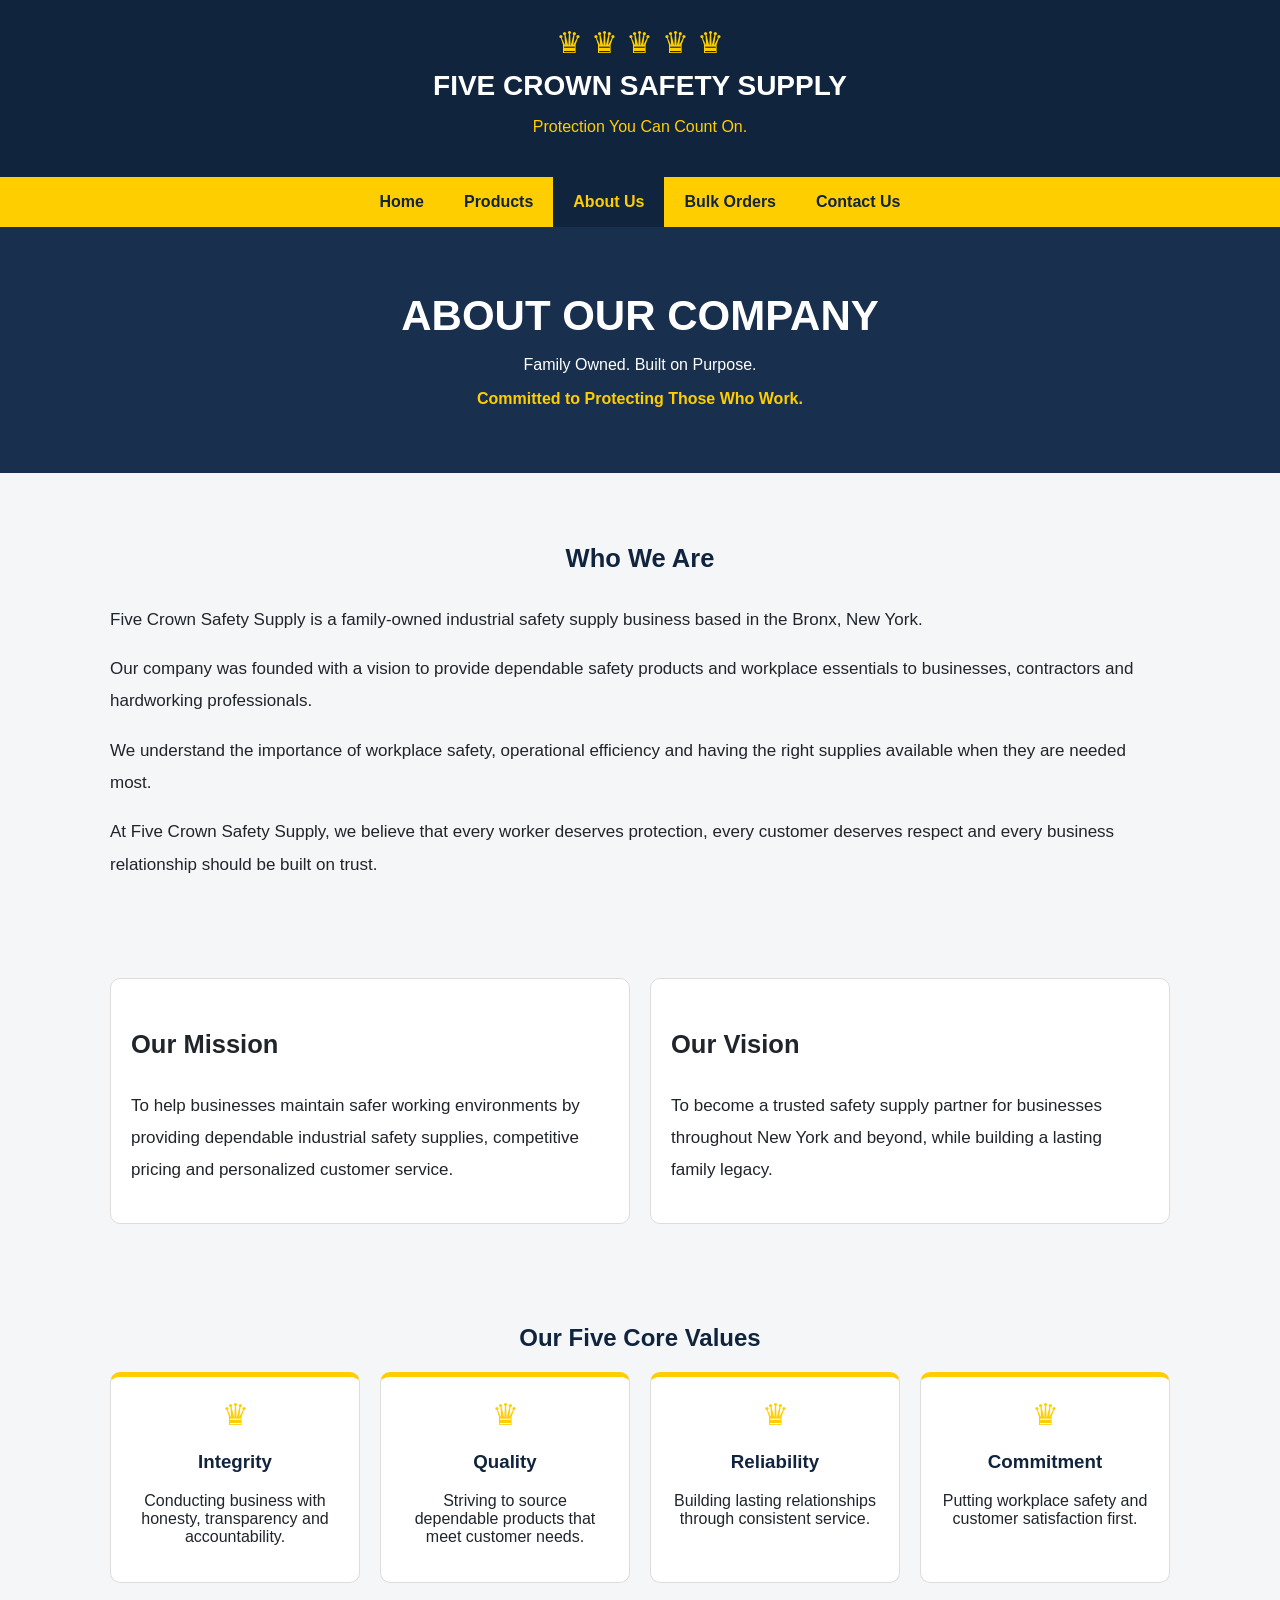
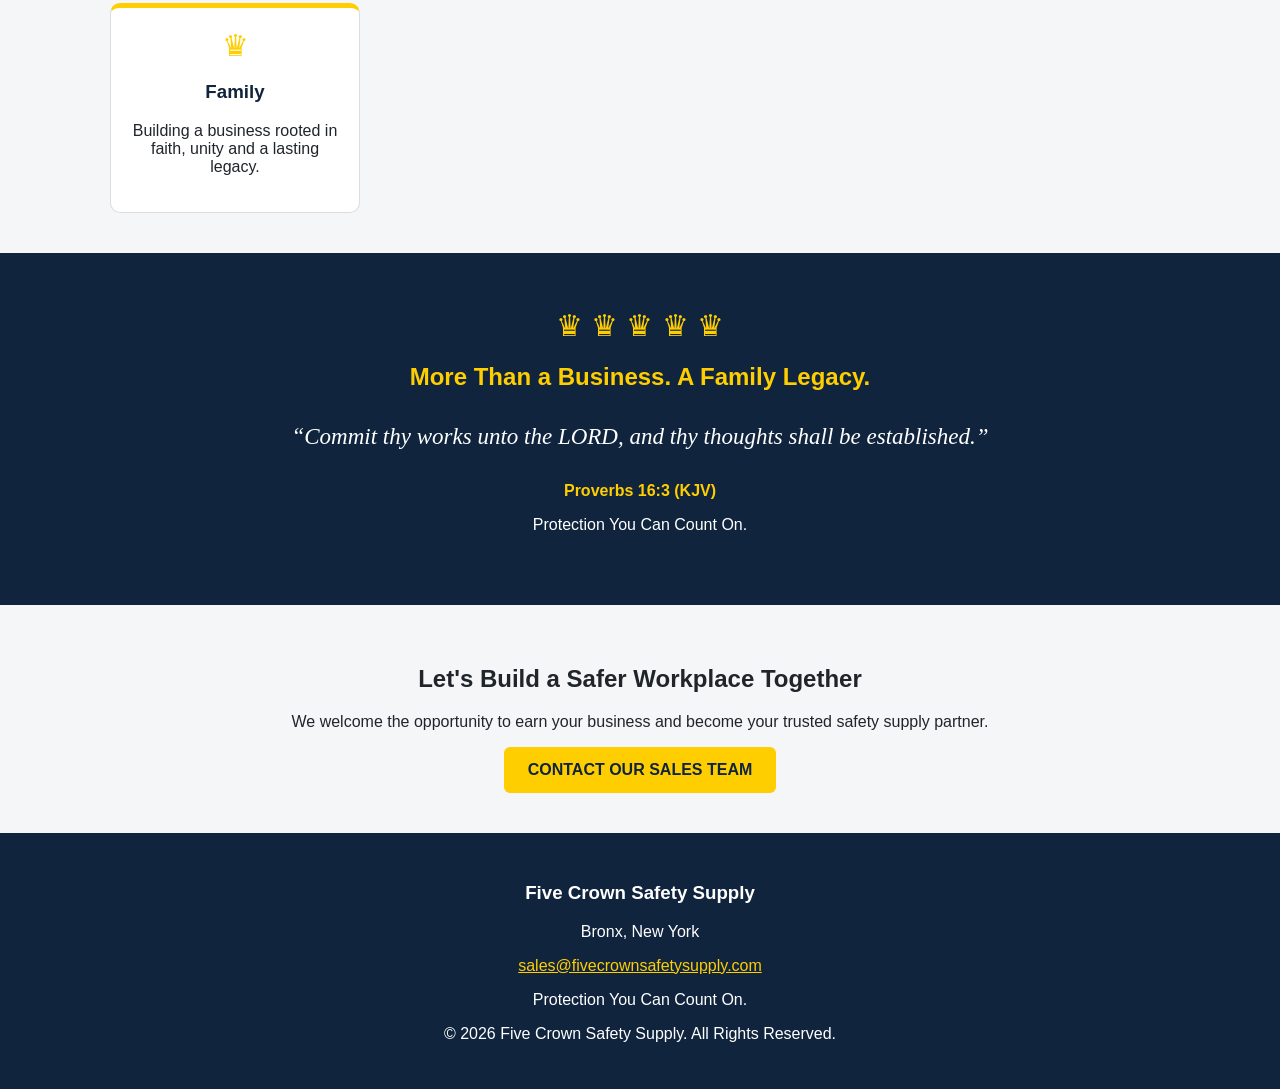
==== about.html @ 6243683a "Create dedicated About Us page This file contains the complete HTML structure for the About Us page," ====
<!DOCTYPE html>
<html lang="en">
<head>
<meta charset="UTF-8">
<meta name="viewport" content="width=device-width, initial-scale=1">

<title>About Us | Five Crown Safety Supply</title>

<link rel="stylesheet" href="style.css">

<style>
  .about-content {
    line-height: 1.9;
    font-size: 17px;
  }

  .section-title {
    text-align: center;
    color: #10243e;
  }

  .value-card {
    text-align: center;
    border-top: 5px solid #ffce00;
  }

  .value-card h3 {
    color: #10243e;
  }

  .faith-section {
    background: #10243e;
    color: white;
    text-align: center;
    max-width: none;
    padding: 55px 25px;
  }

  .faith-section h2 {
    color: #ffce00;
  }

  .verse {
    font-size: 23px;
    font-family: Georgia, serif;
    font-style: italic;
    line-height: 1.8;
    max-width: 800px;
    margin: 25px auto;
  }

  .gold {
    color: #ffce00;
  }
</style>

</head>

<body>

<header>
  <div class="crowns">♛ ♛ ♛ ♛ ♛</div>

  <h1>FIVE CROWN SAFETY SUPPLY</h1>

  <p class="gold">
    Protection You Can Count On.
  </p>
</header>

<nav aria-label="Main navigation">
  <a href="home-new.html">Home</a>
  <a href="products.html">Products</a>
  <a href="about.html" class="active">About Us</a>
  <a href="bulk-orders.html">Bulk Orders</a>
  <a href="contact.html">Contact Us</a>
</nav>

<main>

<div class="hero">
  <h2>ABOUT OUR COMPANY</h2>

  <p>Family Owned. Built on Purpose.</p>

  <strong>
    Committed to Protecting Those Who Work.
  </strong>
</div>

<section class="about-content">

  <h2 class="section-title">Who We Are</h2>

  <p>
    Five Crown Safety Supply is a family-owned
    industrial safety supply business based in
    the Bronx, New York.
  </p>

  <p>
    Our company was founded with a vision to
    provide dependable safety products and
    workplace essentials to businesses,
    contractors and hardworking professionals.
  </p>

  <p>
    We understand the importance of workplace
    safety, operational efficiency and having
    the right supplies available when they
    are needed most.
  </p>

  <p>
    At Five Crown Safety Supply, we believe
    that every worker deserves protection,
    every customer deserves respect and
    every business relationship should be
    built on trust.
  </p>

</section>

<section class="about-content">

  <div class="grid">

    <div class="card">
      <h2>Our Mission</h2>

      <p>
        To help businesses maintain safer
        working environments by providing
        dependable industrial safety supplies,
        competitive pricing and personalized
        customer service.
      </p>
    </div>

    <div class="card">
      <h2>Our Vision</h2>

      <p>
        To become a trusted safety supply
        partner for businesses throughout
        New York and beyond, while building
        a lasting family legacy.
      </p>
    </div>

  </div>

</section>

<section>

  <h2 class="section-title">
    Our Five Core Values
  </h2>

  <div class="grid">

    <div class="card value-card">
      <div class="crowns">♛</div>
      <h3>Integrity</h3>
      <p>
        Conducting business with honesty,
        transparency and accountability.
      </p>
    </div>

    <div class="card value-card">
      <div class="crowns">♛</div>
      <h3>Quality</h3>
      <p>
        Striving to source dependable
        products that meet customer needs.
      </p>
    </div>

    <div class="card value-card">
      <div class="crowns">♛</div>
      <h3>Reliability</h3>
      <p>
        Building lasting relationships
        through consistent service.
      </p>
    </div>

    <div class="card value-card">
      <div class="crowns">♛</div>
      <h3>Commitment</h3>
      <p>
        Putting workplace safety and
        customer satisfaction first.
      </p>
    </div>

    <div class="card value-card">
      <div class="crowns">♛</div>
      <h3>Family</h3>
      <p>
        Building a business rooted in
        faith, unity and a lasting legacy.
      </p>
    </div>

  </div>

</section>

<section class="faith-section">

  <div class="crowns">♛ ♛ ♛ ♛ ♛</div>

  <h2>
    More Than a Business. A Family Legacy.
  </h2>

  <p class="verse">
    “Commit thy works unto the LORD,
    and thy thoughts shall be established.”
  </p>

  <p class="gold">
    <strong>Proverbs 16:3 (KJV)</strong>
  </p>

  <p>
    Protection You Can Count On.
  </p>

</section>

<section style="text-align:center;">

  <h2>Let's Build a Safer Workplace Together</h2>

  <p>
    We welcome the opportunity to earn
    your business and become your trusted
    safety supply partner.
  </p>

  <a href="contact.html" class="btn">
    CONTACT OUR SALES TEAM
  </a>

</section>

</main>

<footer>

  <h3>Five Crown Safety Supply</h3>

  <p>Bronx, New York</p>

  <p>
    <a href="mailto:sales@fivecrownsafetysupply.com">
      sales@fivecrownsafetysupply.com
    </a>
  </p>

  <p>Protection You Can Count On.</p>

  <p>
    &copy; 2026 Five Crown Safety Supply.
    All Rights Reserved.
  </p>

</footer>

</body>
</html>
---- style.css ----
* {
  box-sizing: border-box;
}

body {
  margin: 0;
  font-family: Arial, sans-serif;
  background: #f5f6f8;
  color: #20252b;
}

header {
  background: #10243e;
  color: white;
  padding: 25px 20px;
  text-align: center;
}

header h1 {
  margin: 10px 0;
  font-size: 28px;
}

.crowns {
  color: #ffce00;
  font-size: 30px;
}

nav {
  display: flex;
  justify-content: center;
  flex-wrap: wrap;
  background: #ffce00;
}

nav a {
  color: #10243e;
  font-weight: bold;
  padding: 16px 20px;
  text-decoration: none;
}

nav a:hover, nav a.active {
  background: #10243e;
  color: #ffce00;
}

.hero {
  background: #182f4d;
  color: white;
  text-align: center;
  padding: 65px 20px;
}

.hero h2 {
  font-size: clamp(24px, 4vw, 42px);
  margin: 0;
}

.hero strong {
  color: #ffce00;
}

.btn {
  display: inline-block;
  background: #ffce00;
  color: #10243e;
  border: 0;
  padding: 14px 24px;
  border-radius: 6px;
  font-weight: bold;
  text-decoration: none;
  cursor: pointer;
}

.btn:disabled {
  opacity: 0.6;
  cursor: not-allowed;
}

section {
  max-width: 1100px;
  margin: auto;
  padding: 40px 20px;
}

.grid {
  display: grid;
  grid-template-columns: repeat(auto-fit,
    minmax(210px, 1fr));
  gap: 20px;
}

.card {
  background: white;
  border: 1px solid #ddd;
  border-radius: 10px;
  padding: 20px;
}

.photo {
  background: #f1f2f4;
  text-align: center;
  font-size: 55px;
  padding: 22px;
}

.price {
  font-size: 22px;
  font-weight: bold;
}

input, select, textarea {
  width: 100%;
  padding: 12px;
  margin: 8px 0;
  font: inherit;
  font-size: 16px;
  border: 1px solid #ccc;
  border-radius: 5px;
}

small {
  color: #666;
}

footer {
  background: #10243e;
  color: white;
  text-align: center;
  padding: 30px 20px;
}

footer a {
  color: #ffce00;
}

@media (max-width: 600px) {
  header h1 {
    font-size: 22px;
  }

  nav a {
    padding: 14px 10px;
    font-size: 14px;
  }

  .hero {
    padding: 40px 15px;
  }

  .grid {
    grid-template-columns: 1fr;
  }
}
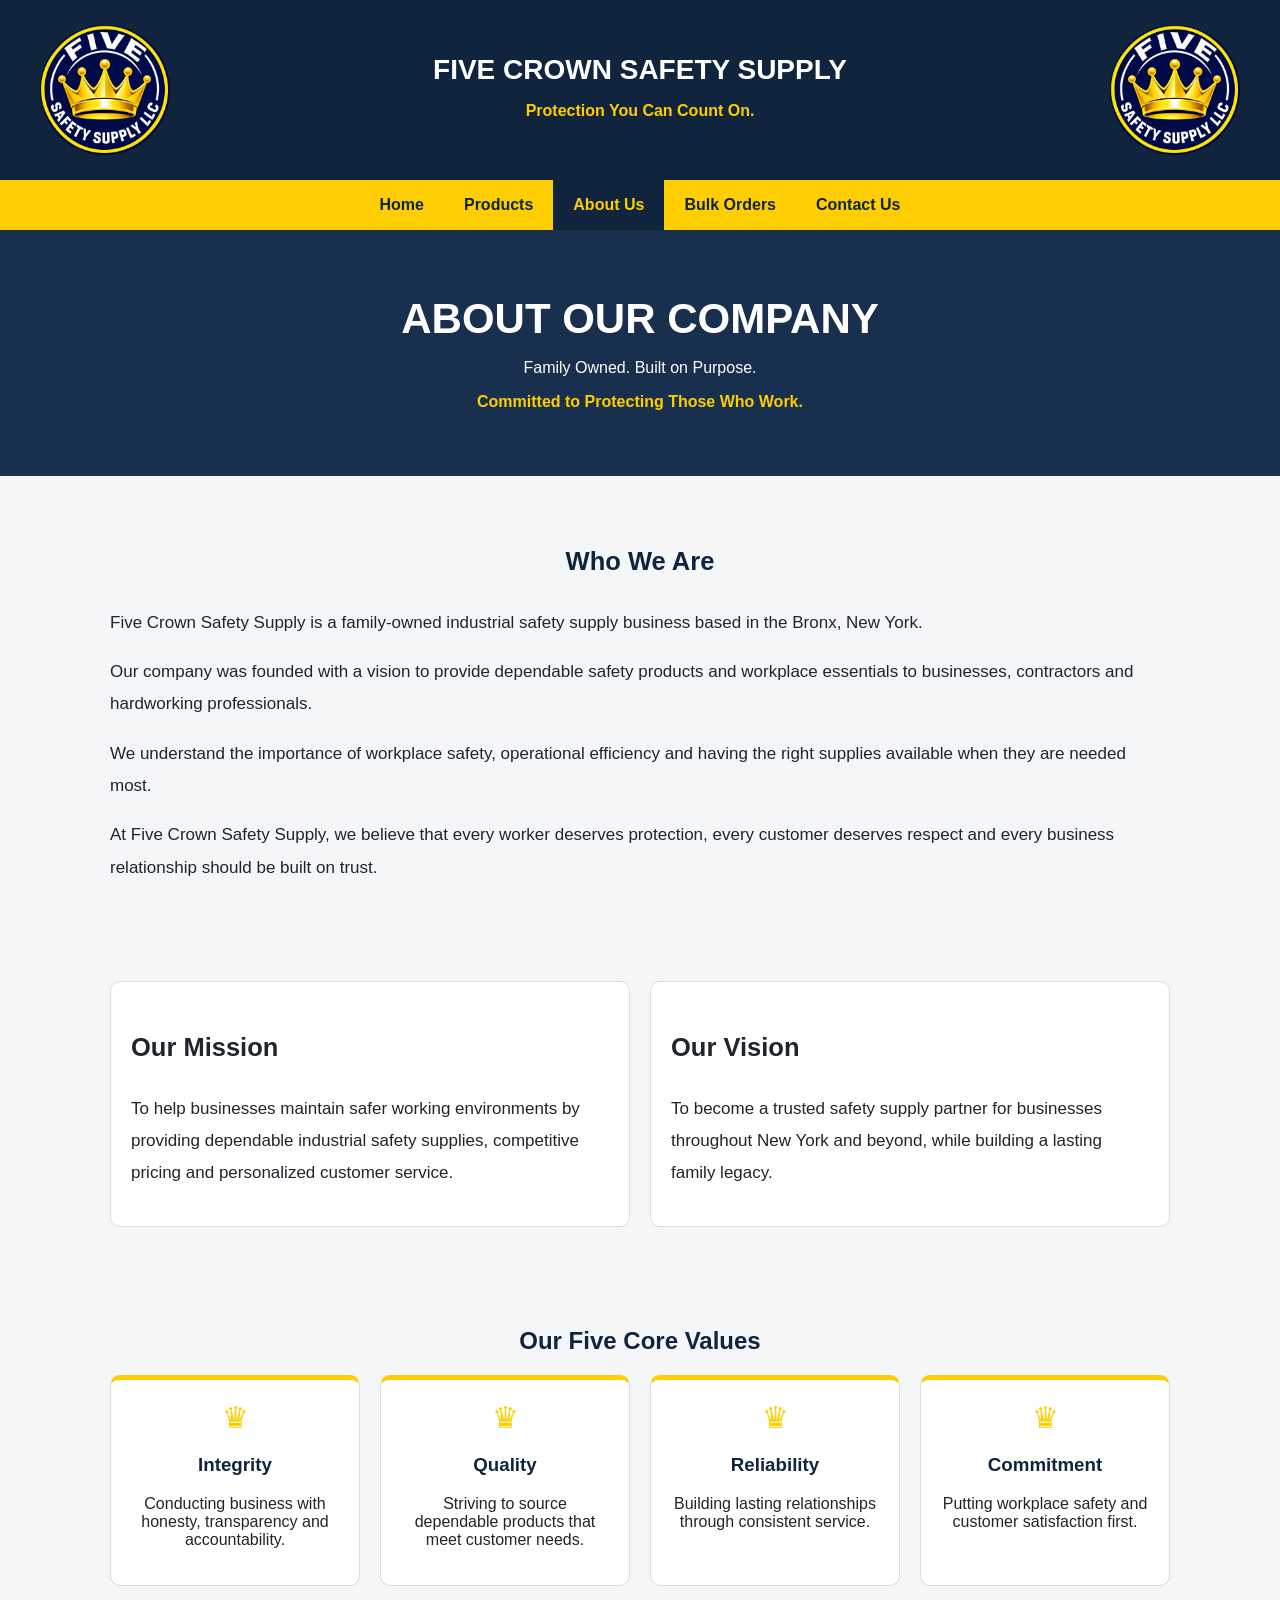
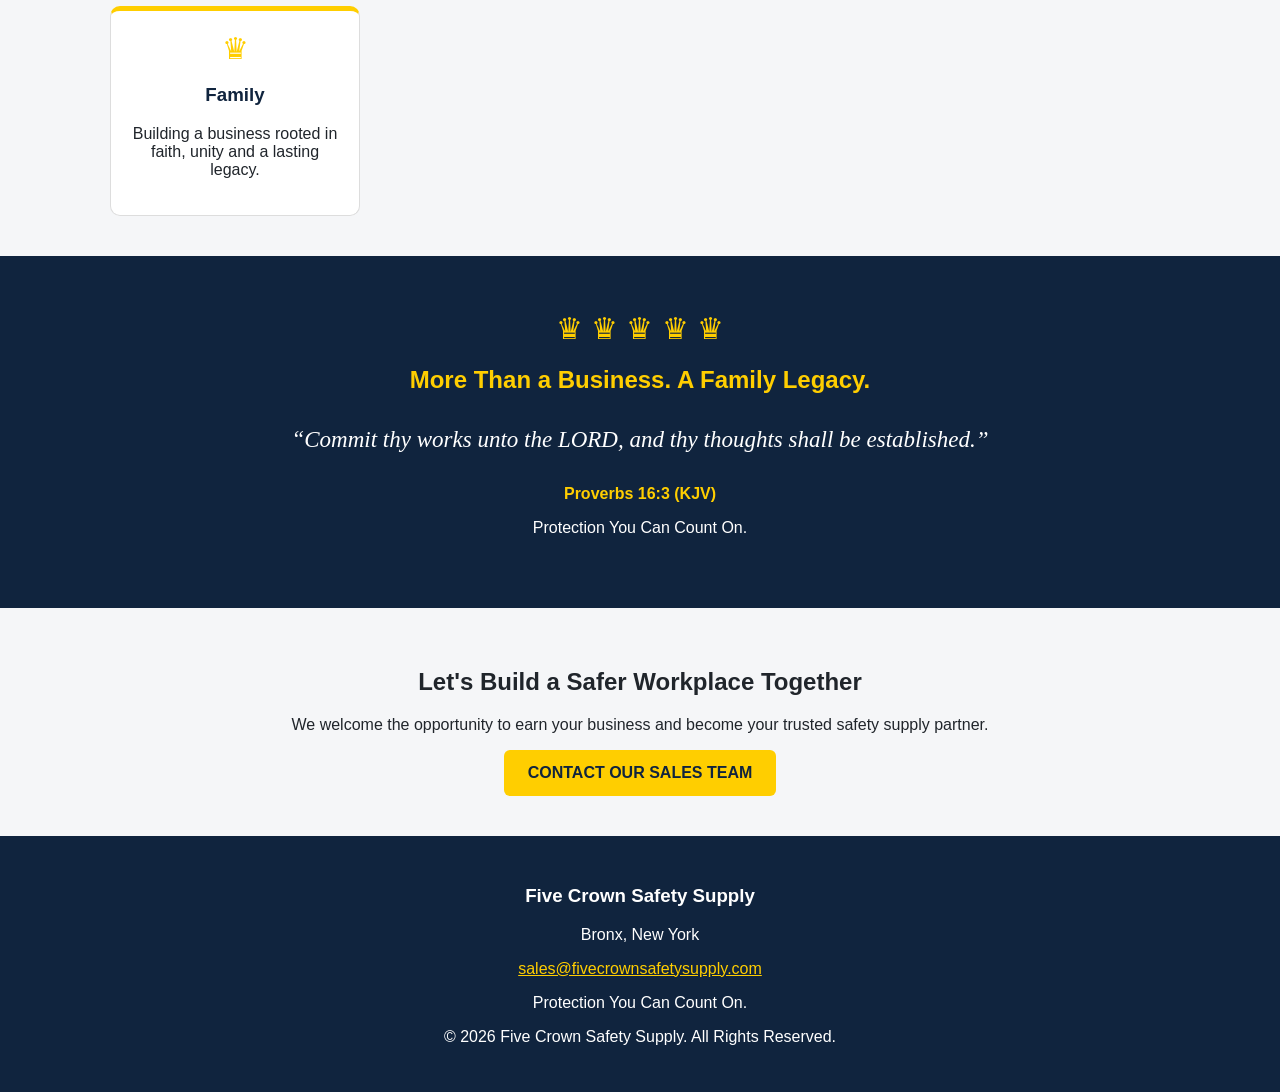
==== commit 9e244f0b: "Refactor header section in about.html Updated header structure and added brand logo." ====
--- a/about.html
+++ b/about.html
@@ -59,15 +59,28 @@
 
 <body>
 
+
 <header>
-  <div class="crowns">♛ ♛ ♛ ♛ ♛</div>
-
-  <h1>FIVE CROWN SAFETY SUPPLY</h1>
-
-  <p class="gold">
-    Protection You Can Count On.
-  </p>
+  <div class="brand-header">
+
+    <img src="logo.png"
+         alt="Five Crown Safety Supply Logo"
+         class="brand-logo">
+
+    <div class="brand-name">
+      <h1>FIVE CROWN SAFETY SUPPLY</h1>
+      <p class="tagline">
+        Protection You Can Count On.
+      </p>
+    </div>
+
+    <img src="logo.png"
+         alt=""
+         class="brand-logo">
+
+  </div>
 </header>
+
 
 <nav aria-label="Main navigation">
   <a href="home-new.html">Home</a>
--- a/style.css
+++ b/style.css
@@ -154,3 +154,52 @@
     grid-template-columns: 1fr;
   }
 }
+
+/* Company Logo Header */
+
+.brand-header {
+  display: flex;
+  align-items: center;
+  justify-content: space-between;
+  gap: 15px;
+  max-width: 1200px;
+  margin: auto;
+}
+
+.brand-logo {
+  width: 130px;
+  max-width: 20%;
+  height: auto;
+  border-radius: 50%;
+  object-fit: contain;
+}
+
+.brand-name {
+  flex: 1;
+  text-align: center;
+}
+
+.tagline {
+  color: #ffce00;
+  font-weight: bold;
+}
+
+/* Mobile Logo Layout */
+
+@media (max-width: 600px) {
+  .brand-logo {
+    width: 65px;
+  }
+
+  .brand-header {
+    gap: 8px;
+  }
+
+  .brand-name h1 {
+    font-size: 19px;
+  }
+
+  .tagline {
+    font-size: 12px;
+  }
+}
